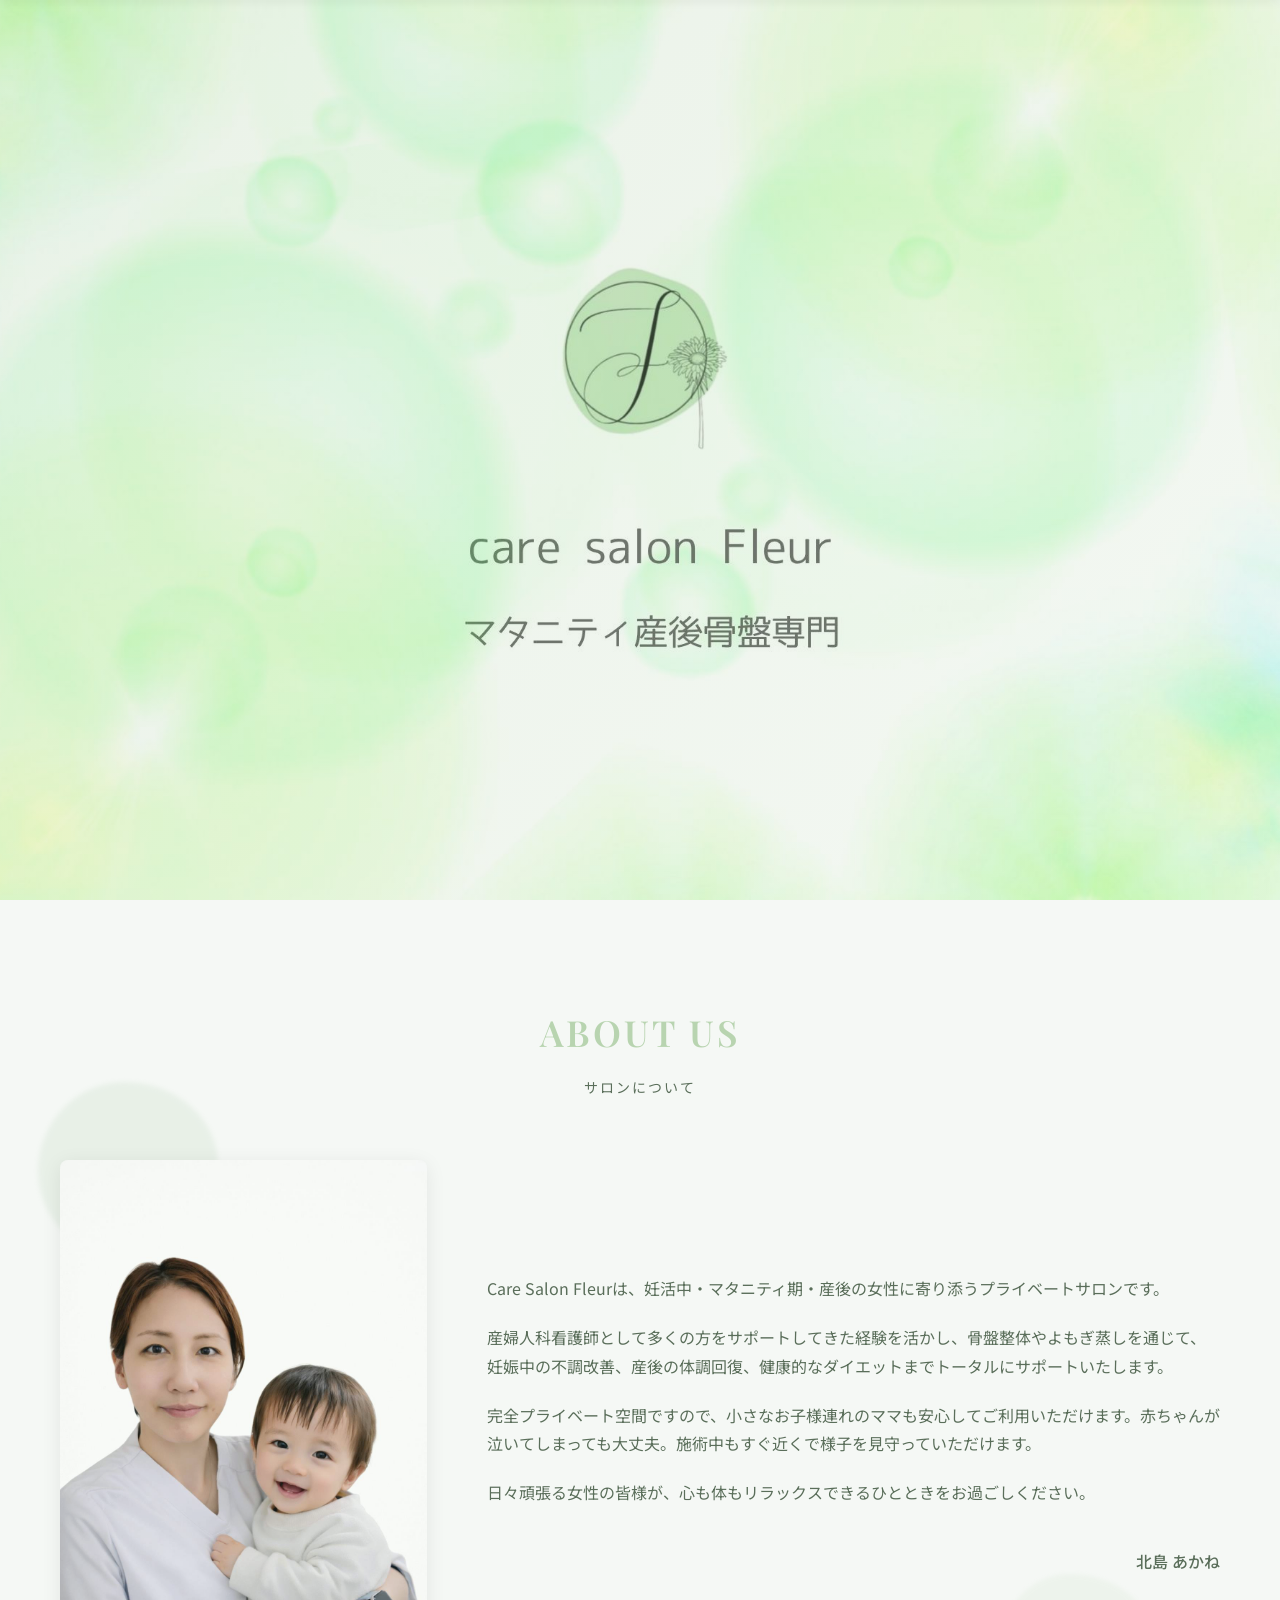
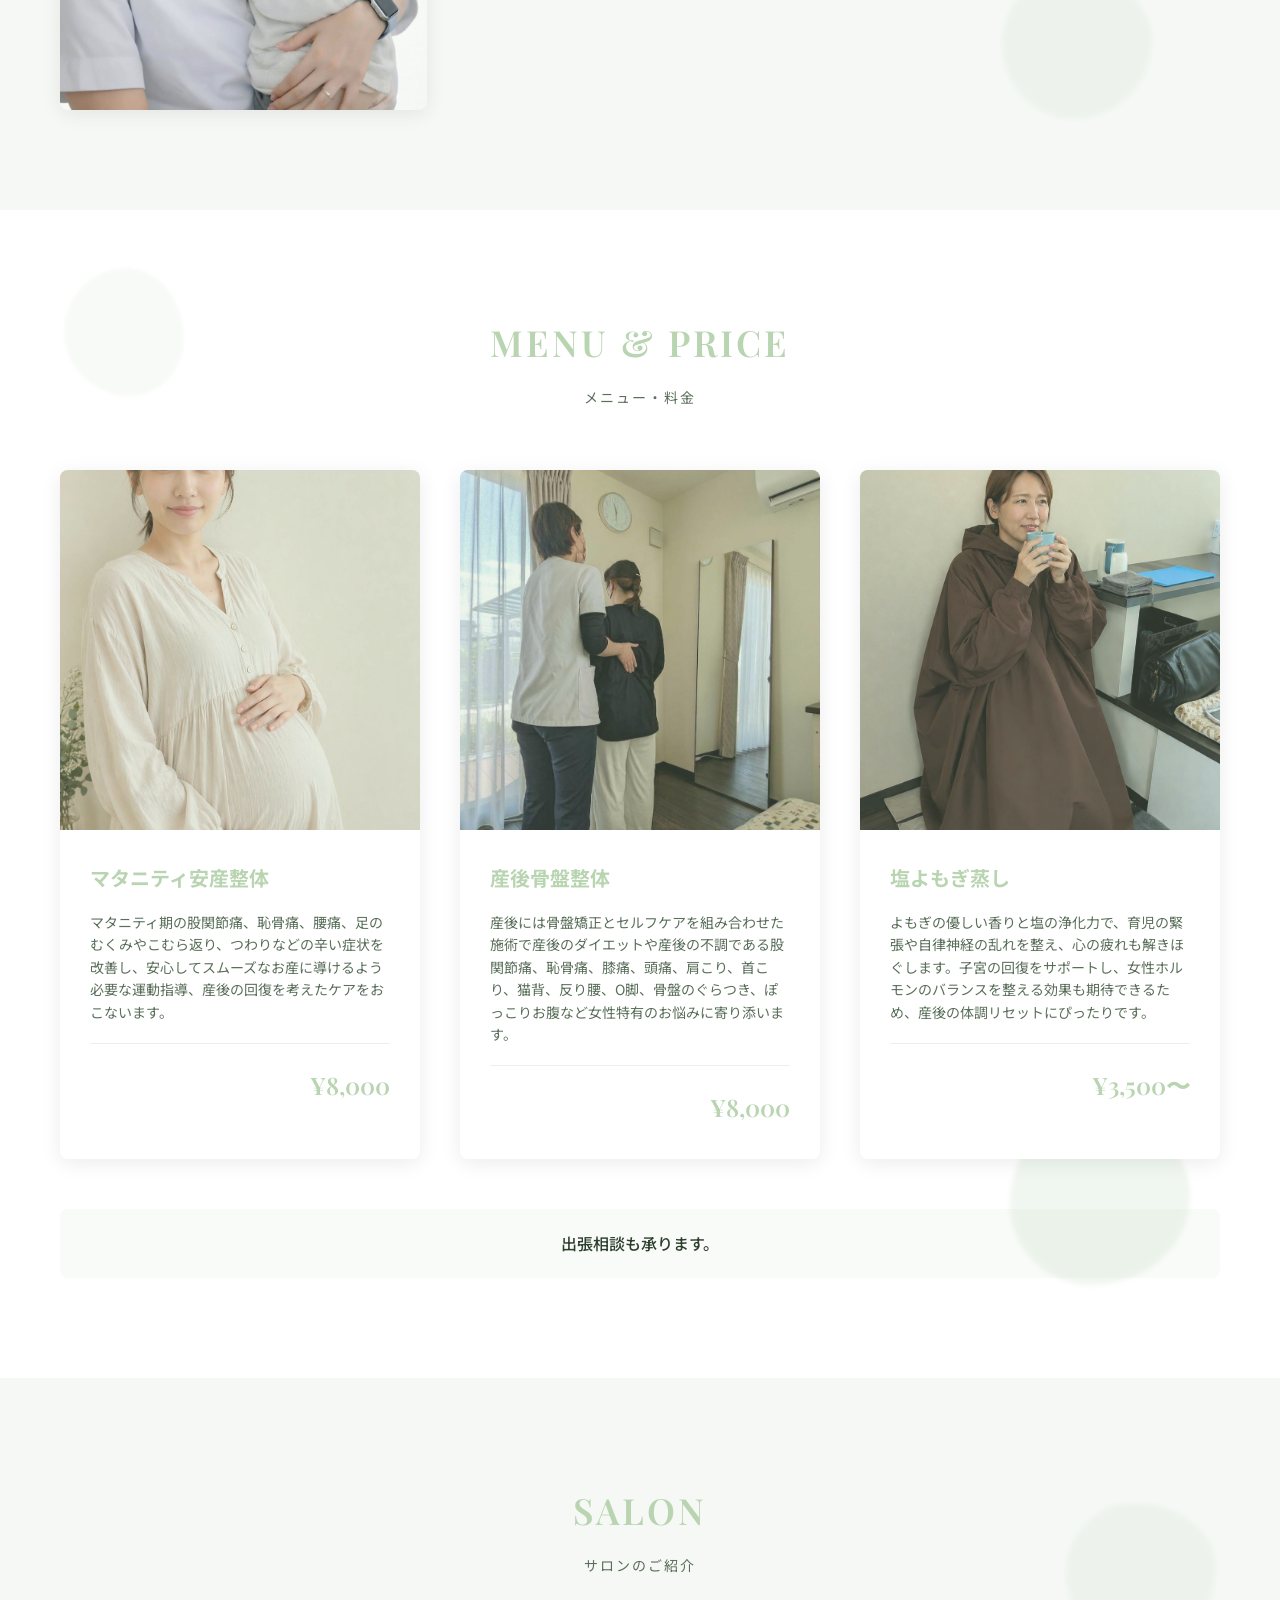
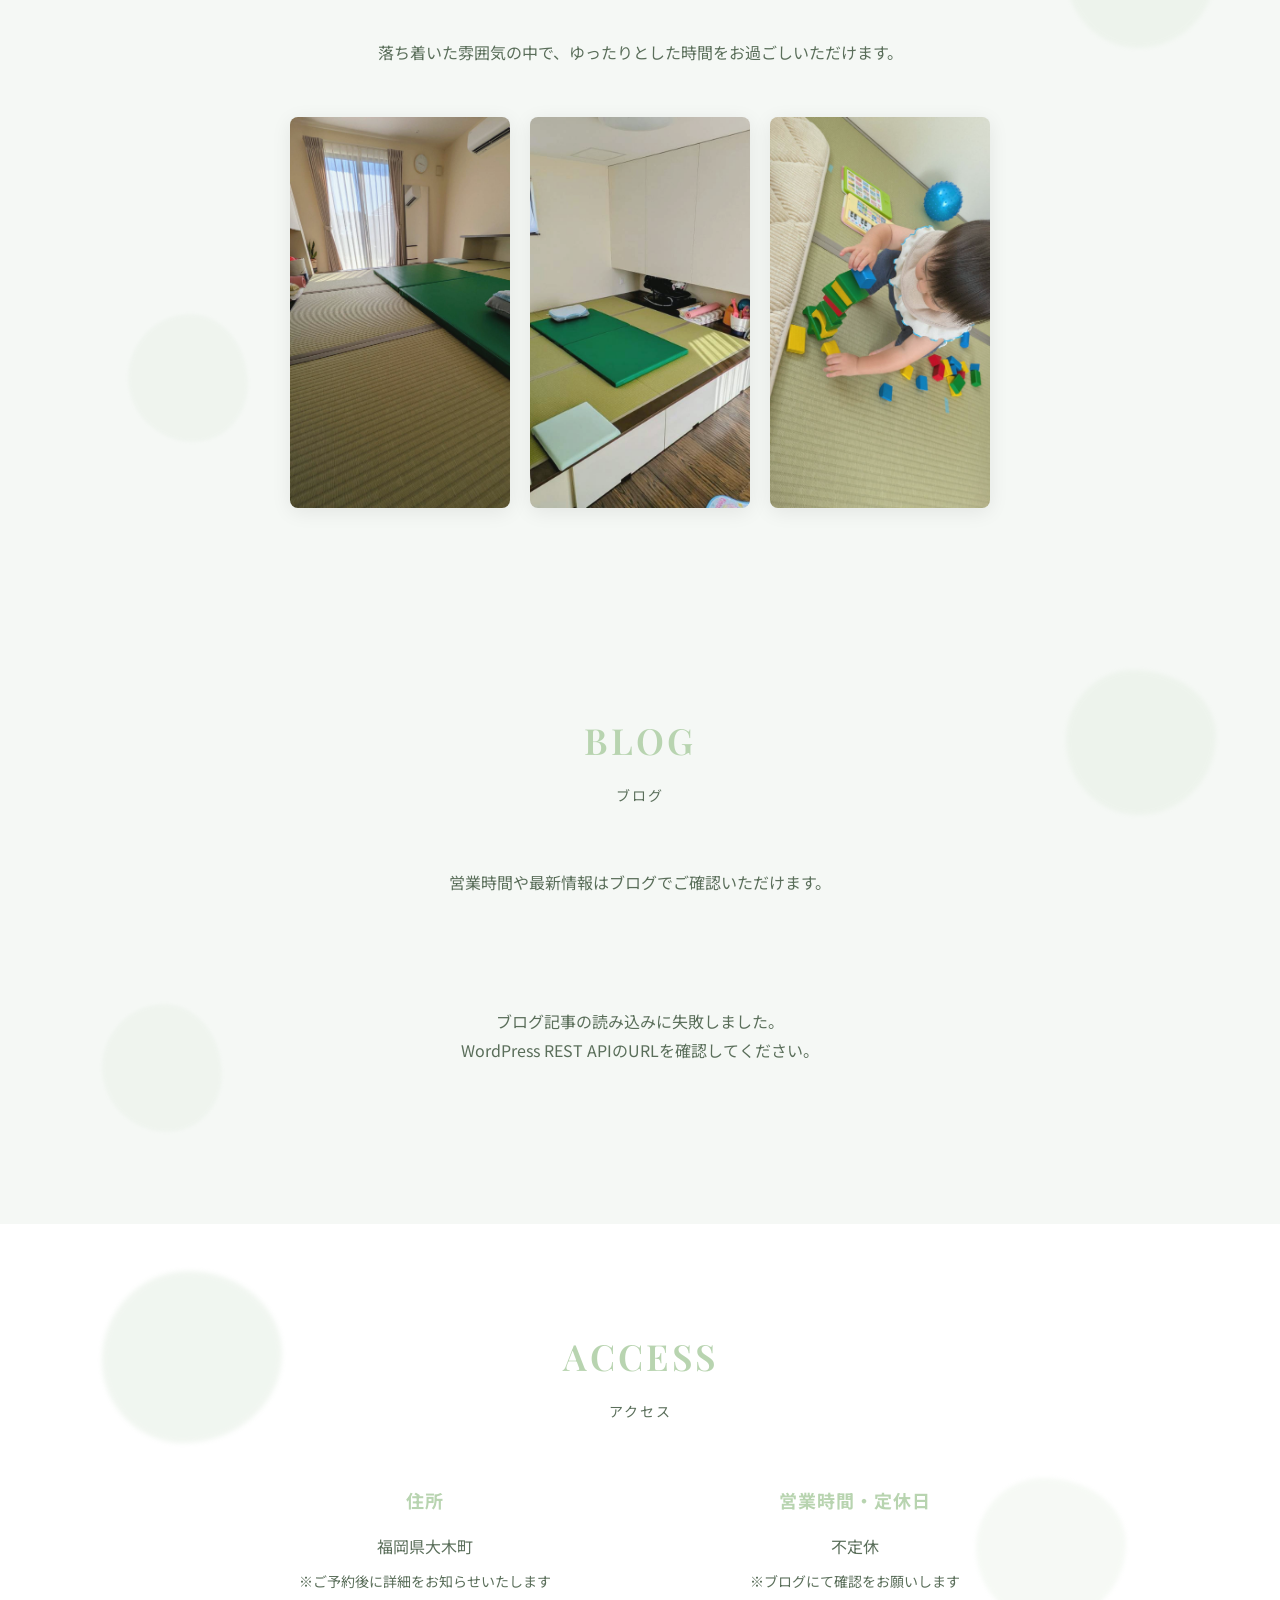
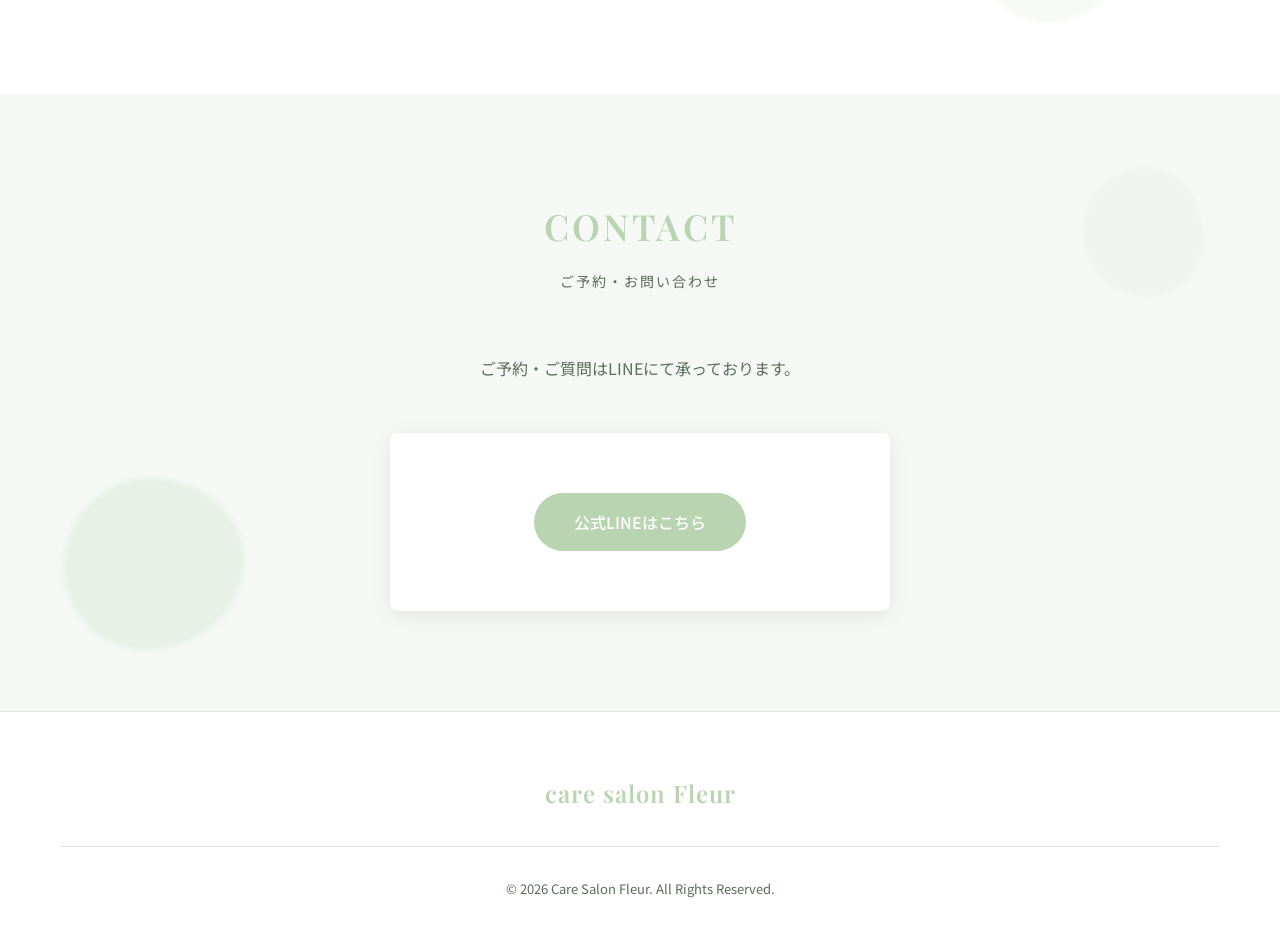
==== index.html @ e20ebaf5 "Initial commit Co-Authored-By: Claude Sonnet 4.5 <noreply@anthropic.com>" ====
<!DOCTYPE html>
<html lang="ja">
<head>
    <meta charset="UTF-8">
    <meta name="viewport" content="width=device-width, initial-scale=1.0">
    <meta name="description" content="福岡県大木町のマタニティ産後骨盤専門サロン。産婦人科看護師による骨盤整体とよもぎ蒸しで、妊活中・妊娠中・産後のお悩みをトータルサポート。お子様連れ歓迎の完全プライベート空間。">
    <meta name="keywords" content="マタニティ整体,産後骨盤矯正,よもぎ蒸し,福岡県大木町,妊活,産後ケア,骨盤整体,産婦人科看護師,子連れOK,プライベートサロン">
    <title>Care Salon Fleur（ケアサロン フルール）| 福岡県大木町 マタニティ産後骨盤専門サロン</title>

    <!-- ファビコン -->
    <link rel="icon" type="image/png" href="img/caresalonfleur.png">
    <link rel="apple-touch-icon" href="img/caresalonfleur.png">

    <!-- OGP設定 -->
    <meta property="og:type" content="website">
    <meta property="og:title" content="Care Salon Fleur（ケアサロン フルール）| 福岡県大木町 マタニティ産後骨盤専門サロン">
    <meta property="og:description" content="産婦人科看護師による骨盤整体とよもぎ蒸しで、妊活中・妊娠中・産後のお悩みをトータルサポート。お子様連れ歓迎の完全プライベート空間。">
    <meta property="og:url" content="https://caresalonfleur.net/">
    <meta property="og:site_name" content="Care Salon Fleur">
    <meta property="og:image" content="https://caresalonfleur.net/img/caresalonfleur_top.jpg">

    <!-- Twitter Card -->
    <meta name="twitter:card" content="summary_large_image">
    <meta name="twitter:title" content="Care Salon Fleur（ケアサロン フルール）| 福岡県大木町 マタニティ産後骨盤専門サロン">
    <meta name="twitter:description" content="産婦人科看護師による骨盤整体とよもぎ蒸しで、妊活中・妊娠中・産後のお悩みをトータルサポート。">
    <meta name="twitter:image" content="https://caresalonfleur.net/img/caresalonfleur_top.jpg">
    <link rel="stylesheet" href="css/style.css">
    <link rel="preconnect" href="https://fonts.googleapis.com">
    <link rel="preconnect" href="https://fonts.gstatic.com" crossorigin>
    <link href="https://fonts.googleapis.com/css2?family=Noto+Sans+JP:wght@300;400;500;700&family=Playfair+Display:wght@400;600&display=swap" rel="stylesheet">

    <!-- 構造化データ（JSON-LD） -->
    <script type="application/ld+json">
    {
      "@context": "https://schema.org",
      "@type": "HealthAndBeautyBusiness",
      "name": "Care Salon Fleur（ケアサロン フルール）",
      "image": "https://caresalonfleur.net/img/caresalonfleur_top.jpg",
      "url": "https://caresalonfleur.net/",
      "telephone": "",
      "address": {
        "@type": "PostalAddress",
        "addressLocality": "大木町",
        "addressRegion": "福岡県",
        "addressCountry": "JP"
      },
      "geo": {
        "@type": "GeoCoordinates",
        "latitude": "",
        "longitude": ""
      },
      "openingHoursSpecification": {
        "@type": "OpeningHoursSpecification",
        "dayOfWeek": [
          "Monday",
          "Tuesday",
          "Wednesday",
          "Thursday",
          "Friday",
          "Saturday",
          "Sunday"
        ],
        "opens": "",
        "closes": ""
      },
      "priceRange": "¥3,500 - ¥8,000",
      "description": "福岡県大木町のマタニティ産後骨盤専門サロン。産婦人科看護師による骨盤整体とよもぎ蒸しで、妊活中・妊娠中・産後のお悩みをトータルサポート。",
      "sameAs": [
        "https://www.instagram.com/care.salon_fleur",
        "https://lin.ee/3vWXQgh"
      ]
    }
    </script>
</head>
<body>
    <!-- ヘッダー -->
    <header class="header">
        <div class="header-container">
            <div class="logo">
                <img src="img/caresalonfleur.png" alt="Care Salon Fleur">
            </div>
            <nav class="nav" id="nav">
                <ul class="nav-list">
                    <li><a href="#home" class="nav-link">ホーム</a></li>
                    <li><a href="#about" class="nav-link">サロンについて</a></li>
                    <li><a href="#menu" class="nav-link">メニュー・料金</a></li>
                    <li><a href="#salon" class="nav-link">サロンのご紹介</a></li>
                    <li><a href="#blog" class="nav-link">ブログ</a></li>
                    <li><a href="#access" class="nav-link">アクセス</a></li>
                    <li><a href="#contact" class="nav-link">ご予約・お問い合わせ</a></li>
                </ul>
            </nav>
            <div class="header-sns">
                <a href="https://www.instagram.com/care.salon_fleur" target="_blank" rel="noopener noreferrer" class="header-sns-link">
                    <img src="img/Instagram_Glyph_Gradient-copy.png" alt="Instagram">
                </a>
                <a href="https://lin.ee/3vWXQgh" target="_blank" rel="noopener noreferrer" class="header-sns-link">
                    <img src="img/LINE_Brand_icon.png" alt="LINE">
                </a>
            </div>
            <button class="hamburger" id="hamburger">
                <span></span>
                <span></span>
                <span></span>
            </button>
        </div>
    </header>

    <!-- メインビジュアル -->
    <section class="hero" id="home">
        <div class="hero-image">
            <img src="img/caresalonfleur_top.jpg" alt="Care Salon Fleur">
        </div>
    </section>

    <!-- About Section -->
    <section class="about" id="about">
        <div class="handdrawn-circle handdrawn-circle-3" style="top: 20%; left: 3%;"></div>
        <div class="handdrawn-circle handdrawn-circle-1" style="bottom: 10%; right: 10%;"></div>
        <div class="container">
            <div class="section-header">
                <h2 class="section-title">ABOUT US</h2>
                <p class="section-subtitle">サロンについて</p>
            </div>
            <div class="about-content">
                <div class="about-image">
                    <img src="img/57971.jpg" alt="サロンについて">
                </div>
                <div class="about-text">
                    <p>Care Salon Fleurは、妊活中・マタニティ期・産後の女性に寄り添うプライベートサロンです。</p>
                    <p>産婦人科看護師として多くの方をサポートしてきた経験を活かし、骨盤整体やよもぎ蒸しを通じて、妊娠中の不調改善、産後の体調回復、健康的なダイエットまでトータルにサポートいたします。</p>
                    <p>完全プライベート空間ですので、小さなお子様連れのママも安心してご利用いただけます。赤ちゃんが泣いてしまっても大丈夫。施術中もすぐ近くで様子を見守っていただけます。</p>
                    <p>日々頑張る女性の皆様が、心も体もリラックスできるひとときをお過ごしください。</p>
                    <p class="about-signature">北島 あかね</p>
                </div>
            </div>
        </div>
    </section>

    <!-- Menu Section -->
    <section class="menu" id="menu">
        <div class="handdrawn-circle handdrawn-circle-2" style="top: 5%; left: 5%;"></div>
        <div class="handdrawn-circle handdrawn-circle-3" style="bottom: 8%; right: 7%;"></div>
        <div class="handdrawn-circle handdrawn-circle-1" style="top: 50%; left: 50%; transform: translate(-50%, -50%);"></div>
        <div class="container">
            <div class="section-header">
                <h2 class="section-title">MENU & PRICE</h2>
                <p class="section-subtitle">メニュー・料金</p>
            </div>
            <div class="menu-grid">
                <div class="menu-card">
                    <div class="menu-card-image">
                        <img src="img/57978.jpg" alt="マタニティ安産整体">
                    </div>
                    <div class="menu-card-content">
                        <h3>マタニティ安産整体</h3>
                        <p>マタニティ期の股関節痛、恥骨痛、腰痛、足のむくみやこむら返り、つわりなどの辛い症状を改善し、安心してスムーズなお産に導けるよう必要な運動指導、産後の回復を考えたケアをおこないます。</p>
                        <div class="menu-price">
                            <span class="price">¥8,000</span>
                        </div>
                    </div>
                </div>
                <div class="menu-card">
                    <div class="menu-card-image">
                        <img src="img/57991_0.jpg" alt="産後骨盤整体">
                    </div>
                    <div class="menu-card-content">
                        <h3>産後骨盤整体</h3>
                        <p>産後には骨盤矯正とセルフケアを組み合わせた施術で産後のダイエットや産後の不調である股関節痛、恥骨痛、膝痛、頭痛、肩こり、首こり、猫背、反り腰、O脚、骨盤のぐらつき、ぽっこりお腹など女性特有のお悩みに寄り添います。</p>
                        <div class="menu-price">
                            <span class="price">¥8,000</span>
                        </div>
                    </div>
                </div>
                <div class="menu-card">
                    <div class="menu-card-image">
                        <img src="img/57993_0.jpg" alt="塩よもぎ蒸し">
                    </div>
                    <div class="menu-card-content">
                        <h3>塩よもぎ蒸し</h3>
                        <p>よもぎの優しい香りと塩の浄化力で、育児の緊張や自律神経の乱れを整え、心の疲れも解きほぐします。子宮の回復をサポートし、女性ホルモンのバランスを整える効果も期待できるため、産後の体調リセットにぴったりです。</p>
                        <div class="menu-price">
                            <span class="price">¥3,500〜</span>
                        </div>
                    </div>
                </div>
            </div>
            <p class="menu-note">出張相談も承ります。</p>
        </div>
    </section>

    <!-- Salon Section -->
    <section class="salon" id="salon">
        <div class="handdrawn-circle handdrawn-circle-1" style="top: 15%; right: 5%;"></div>
        <div class="handdrawn-circle handdrawn-circle-2" style="bottom: 20%; left: 10%;"></div>
        <div class="container">
            <div class="section-header">
                <h2 class="section-title">SALON</h2>
                <p class="section-subtitle">サロンのご紹介</p>
            </div>
            <div class="salon-content">
                <p class="salon-intro">落ち着いた雰囲気の中で、ゆったりとした時間をお過ごしいただけます。</p>
                <div class="salon-gallery">
                    <div class="gallery-item">
                        <img src="img/57972.jpg" alt="サロン内観1">
                    </div>
                    <div class="gallery-item">
                        <img src="img/57973.jpg" alt="サロン内観2">
                    </div>
                    <div class="gallery-item">
                        <img src="img/57992_0.jpg" alt="サロン内観3">
                    </div>
                </div>
            </div>
        </div>
    </section>

    <!-- Blog Section -->
    <section class="blog" id="blog">
        <div class="handdrawn-circle handdrawn-circle-1" style="top: 10%; right: 5%;"></div>
        <div class="handdrawn-circle handdrawn-circle-2" style="bottom: 15%; left: 8%;"></div>
        <div class="container">
            <div class="section-header">
                <h2 class="section-title">BLOG</h2>
                <p class="section-subtitle">ブログ</p>
            </div>
            <div class="blog-content">
                <p class="blog-intro">営業時間や最新情報はブログでご確認いただけます。</p>
                <div id="blog-posts" class="blog-posts">
                    <p class="blog-loading">記事を読み込み中...</p>
                </div>
            </div>
        </div>
    </section>

    <!-- Access Section -->
    <section class="access" id="access">
        <div class="handdrawn-circle handdrawn-circle-3" style="top: 10%; left: 8%;"></div>
        <div class="handdrawn-circle handdrawn-circle-1" style="bottom: 15%; right: 12%;"></div>
        <div class="container">
            <div class="section-header">
                <h2 class="section-title">ACCESS</h2>
                <p class="section-subtitle">アクセス</p>
            </div>
            <div class="access-content">
                <div class="access-info">
                    <div class="info-item">
                        <h3>住所</h3>
                        <p>福岡県大木町</p>
                        <p class="note">※ご予約後に詳細をお知らせいたします</p>
                    </div>
                                        <div class="info-item">
                        <h3>営業時間・定休日</h3>
                        <p>不定休</p>
                        <p class="note">※ブログにて確認をお願いします</p>
                    </div>
                </div>
            </div>
        </div>
    </section>

    <!-- Contact Section -->
    <section class="contact" id="contact">
        <div class="handdrawn-circle handdrawn-circle-2" style="top: 12%; right: 6%;"></div>
        <div class="handdrawn-circle handdrawn-circle-3" style="bottom: 10%; left: 5%;"></div>
        <div class="container">
            <div class="section-header">
                <h2 class="section-title">CONTACT</h2>
                <p class="section-subtitle">ご予約・お問い合わせ</p>
            </div>
            <div class="contact-content">
                <p class="contact-intro">ご予約・ご質問はLINEにて承っております。</p>
                <div class="contact-methods">
                    <div class="contact-method contact-method-center">
                        <a href="https://lin.ee/3vWXQgh" class="line-button" target="_blank" rel="noopener noreferrer">公式LINEはこちら</a>
                    </div>
                </div>
            </div>
        </div>
    </section>

    <!-- Footer -->
    <footer class="footer">
        <div class="container">
            <div class="footer-content">
                <p class="footer-name">care salon Fleur</p>
            </div>
            <div class="footer-copyright">
                <p>&copy; 2026 Care Salon Fleur. All Rights Reserved.</p>
            </div>
        </div>
    </footer>

    <script src="js/script.js"></script>
</body>
</html>
---- css/style.css ----
/* ==========================================
   Reset & Base Styles
   ========================================== */
* {
    margin: 0;
    padding: 0;
    box-sizing: border-box;
}

html {
    scroll-behavior: smooth;
}

body {
    font-family: 'Noto Sans JP', sans-serif;
    font-size: 16px;
    line-height: 1.8;
    color: #333;
    background-color: #fff;
    overflow-x: hidden;
    position: relative;
}

/* ==========================================
   手書き風の丸（装飾）
   ========================================== */
.handdrawn-circle {
    position: absolute;
    opacity: 0.12;
    pointer-events: none;
    z-index: 0;
}

.handdrawn-circle-1 {
    width: 150px;
    height: 145px;
    background-color: var(--primary-color);
    border-radius: 45% 55% 52% 48% / 48% 45% 55% 52%;
    filter: blur(2px);
}

.handdrawn-circle-2 {
    width: 120px;
    height: 128px;
    background-color: var(--secondary-color);
    border-radius: 52% 48% 45% 55% / 50% 55% 45% 50%;
    filter: blur(1.5px);
}

.handdrawn-circle-3 {
    width: 180px;
    height: 172px;
    background-color: var(--accent-color);
    border-radius: 48% 52% 55% 45% / 52% 48% 52% 48%;
    filter: blur(2.5px);
}

img {
    max-width: 100%;
    height: auto;
    display: block;
}

a {
    text-decoration: none;
    color: inherit;
    transition: all 0.3s ease;
}

ul {
    list-style: none;
}

/* ==========================================
   Color Variables
   ========================================== */
:root {
    --primary-color: #b8d4b0;
    --secondary-color: #c8dcc4;
    --accent-color: #8db88a;
    --text-dark: #2d3e2d;
    --text-light: #5a6e5a;
    --bg-light: #f5f8f5;
    --white: #fff;
}

/* ==========================================
   Container
   ========================================== */
.container {
    max-width: 1200px;
    margin: 0 auto;
    padding: 0 20px;
}

/* ==========================================
   Header
   ========================================== */
.header {
    position: fixed;
    top: 0;
    left: 0;
    width: 100%;
    background-color: #ffffff;
    z-index: 1000;
    box-shadow: 0 2px 10px rgba(0, 0, 0, 0.05);
    transform: translateY(-100%);
    transition: transform 0.3s ease;
}

.header.header-visible {
    transform: translateY(0);
}

.header-container {
    max-width: 1200px;
    margin: 0 auto;
    padding: 20px 40px;
    display: flex;
    justify-content: space-between;
    align-items: center;
}

.logo img {
    height: 60px;
    width: auto;
    display: block;
}

.nav-list {
    display: flex;
    gap: 40px;
}

.nav-link {
    font-size: 13px;
    letter-spacing: 1.5px;
    color: var(--text-dark);
    text-transform: uppercase;
    font-weight: 400;
    position: relative;
}

.nav-link::after {
    content: '';
    position: absolute;
    bottom: -5px;
    left: 0;
    width: 0;
    height: 2px;
    background-color: var(--primary-color);
    transition: width 0.3s ease;
}

.nav-link:hover::after,
.nav-link.active::after {
    width: 100%;
}

.nav-link.active {
    color: var(--primary-color);
}

.header-sns {
    display: none;
    gap: 15px;
    align-items: center;
}

.header-sns-link {
    display: flex;
    align-items: center;
    justify-content: center;
    transition: opacity 0.3s ease;
}

.header-sns-link:hover {
    opacity: 0.7;
}

.header-sns-link img {
    width: 28px;
    height: 28px;
    display: block;
}

.hamburger {
    display: none;
    flex-direction: column;
    gap: 6px;
    background: none;
    border: none;
    cursor: pointer;
    padding: 8px;
}

.hamburger span {
    width: 30px;
    height: 2px;
    background-color: var(--primary-color);
    transition: all 0.3s ease;
}

/* ==========================================
   Hero Section
   ========================================== */
.hero {
    position: relative;
    height: 100vh;
    display: flex;
    align-items: center;
    justify-content: center;
    overflow: hidden;
}

.hero-image {
    position: absolute;
    top: 0;
    left: 0;
    width: 100%;
    height: 100%;
    z-index: -1;
}

.hero-image img {
    width: 100%;
    height: 100%;
    object-fit: cover;
    object-position: center;
}

.hero-image::after {
    content: '';
    position: absolute;
    top: 0;
    left: 0;
    width: 100%;
    height: 100%;
    background: linear-gradient(135deg, rgba(184, 212, 176, 0.3) 0%, rgba(200, 220, 196, 0.2) 100%);
    z-index: 1;
}

.hero-content {
    text-align: center;
    z-index: 2;
    color: var(--text-dark);
}

.hero-title {
    font-family: 'Playfair Display', serif;
    font-size: 48px;
    font-weight: 600;
    line-height: 1.4;
    margin-bottom: 20px;
    letter-spacing: 2px;
}

.hero-subtitle {
    font-size: 16px;
    letter-spacing: 3px;
    color: var(--text-light);
    font-weight: 300;
}

/* ==========================================
   Section Common Styles
   ========================================== */
section {
    padding: 100px 0;
}

.section-header {
    text-align: center;
    margin-bottom: 60px;
}

.section-title {
    font-family: 'Playfair Display', serif;
    font-size: 36px;
    font-weight: 600;
    color: var(--primary-color);
    letter-spacing: 3px;
    margin-bottom: 10px;
}

.section-subtitle {
    font-size: 14px;
    letter-spacing: 2px;
    color: var(--text-light);
}

/* ==========================================
   About Section
   ========================================== */
.about {
    background-color: var(--bg-light);
    position: relative;
}

.about-content {
    display: grid;
    grid-template-columns: 1fr 2fr;
    gap: 60px;
    align-items: center;
}

.about-image {
    border-radius: 8px;
    overflow: hidden;
    box-shadow: 0 4px 20px rgba(0, 0, 0, 0.08);
    position: relative;
}

.about-image::after {
    content: '';
    position: absolute;
    top: 0;
    left: 0;
    width: 100%;
    height: 100%;
    background-color: rgba(184, 212, 176, 0.08);
    pointer-events: none;
}

.about-image img {
    width: 100%;
    height: auto;
    display: block;
}

.about-text h3 {
    font-size: 24px;
    line-height: 1.6;
    margin-bottom: 30px;
    color: var(--text-dark);
}

.about-text p {
    margin-bottom: 20px;
    color: var(--text-light);
}

.about-signature {
    text-align: right;
    margin-top: 40px;
    margin-bottom: 0;
    font-size: 16px;
    color: var(--text-dark);
    font-weight: 500;
}

.feature-list {
    margin-top: 30px;
}

.feature-list li {
    padding: 12px 0;
    padding-left: 30px;
    position: relative;
    color: var(--text-light);
}

.feature-list li::before {
    content: '✓';
    position: absolute;
    left: 0;
    color: var(--primary-color);
    font-weight: bold;
}

/* ==========================================
   Menu Section
   ========================================== */
.menu {
    position: relative;
}

.menu-grid {
    display: grid;
    grid-template-columns: repeat(3, 1fr);
    gap: 40px;
}

.menu-card {
    background-color: var(--white);
    border-radius: 8px;
    overflow: hidden;
    box-shadow: 0 4px 20px rgba(0, 0, 0, 0.08);
    transition: transform 0.3s ease, box-shadow 0.3s ease;
}

.menu-card:hover {
    transform: translateY(-10px);
    box-shadow: 0 8px 30px rgba(0, 0, 0, 0.12);
}

.menu-card-image {
    position: relative;
    overflow: hidden;
    width: 100%;
    padding-bottom: 100%;
}

.menu-card-image::after {
    content: '';
    position: absolute;
    top: 0;
    left: 0;
    width: 100%;
    height: 100%;
    background-color: rgba(184, 212, 176, 0.25);
    pointer-events: none;
    z-index: 1;
}

.menu-card-image img {
    position: absolute;
    top: 0;
    left: 0;
    width: 100%;
    height: 100%;
    object-fit: cover;
    display: block;
}

.menu-card-content {
    padding: 30px;
}

.menu-card h3 {
    font-size: 20px;
    margin-bottom: 15px;
    color: var(--primary-color);
}

.menu-card p {
    color: var(--text-light);
    font-size: 14px;
    line-height: 1.6;
    margin-bottom: 20px;
}

.menu-price {
    display: flex;
    justify-content: flex-end;
    align-items: center;
    padding-top: 20px;
    border-top: 1px solid #eee;
}

.menu-price .time {
    color: var(--text-light);
    font-size: 14px;
}

.menu-price .price {
    font-family: 'Playfair Display', serif;
    font-size: 24px;
    font-weight: 600;
    color: var(--primary-color);
}

.menu-note {
    text-align: center;
    font-size: 16px;
    color: var(--text-dark);
    margin-top: 50px;
    padding: 20px;
    background-color: rgba(184, 212, 176, 0.1);
    border-radius: 8px;
    font-weight: 500;
}

/* ==========================================
   Salon Section
   ========================================== */
.salon {
    background-color: var(--bg-light);
    position: relative;
}

.salon-intro {
    text-align: center;
    font-size: 16px;
    color: var(--text-light);
    margin-bottom: 50px;
}

.salon-gallery {
    display: grid;
    grid-template-columns: repeat(3, 1fr);
    gap: 20px;
    max-width: 700px;
    margin: 0 auto;
}

.gallery-item {
    border-radius: 8px;
    overflow: hidden;
    box-shadow: 0 4px 20px rgba(0, 0, 0, 0.08);
    transition: transform 0.3s ease, box-shadow 0.3s ease;
    position: relative;
}

.gallery-item::after {
    content: '';
    position: absolute;
    top: 0;
    left: 0;
    width: 100%;
    height: 100%;
    background-color: rgba(184, 212, 176, 0.08);
    pointer-events: none;
    transition: background-color 0.3s ease;
}

.gallery-item:hover {
    transform: translateY(-5px);
    box-shadow: 0 8px 30px rgba(0, 0, 0, 0.12);
}

.gallery-item:hover::after {
    background-color: rgba(184, 212, 176, 0.05);
}

.gallery-item img {
    width: 100%;
    height: 100%;
    object-fit: cover;
    display: block;
}

/* ==========================================
   Blog Section
   ========================================== */
.blog {
    background-color: var(--bg-light);
    position: relative;
}

.blog-intro {
    text-align: center;
    font-size: 16px;
    color: var(--text-light);
    margin-bottom: 50px;
}

.blog-posts {
    max-width: 800px;
    margin: 0 auto;
}

.blog-loading,
.blog-error {
    text-align: center;
    padding: 60px 20px;
    color: var(--text-light);
    font-size: 16px;
}

.blog-post-list {
    list-style: none;
    padding: 0;
    margin: 0;
}

.blog-post-item {
    border-bottom: 1px solid rgba(184, 212, 176, 0.2);
}

.blog-post-item:last-child {
    border-bottom: none;
}

.blog-post-link {
    display: flex;
    align-items: baseline;
    gap: 20px;
    padding: 20px 0;
    text-decoration: none;
    color: var(--text-dark);
    transition: all 0.3s ease;
}

.blog-post-link:hover {
    color: var(--primary-color);
    padding-left: 10px;
}

.blog-post-date {
    font-size: 14px;
    color: var(--text-light);
    min-width: 100px;
    flex-shrink: 0;
}

.blog-post-title {
    font-size: 16px;
    line-height: 1.6;
    color: inherit;
    font-weight: 400;
}

/* ==========================================
   Access Section
   ========================================== */
.access {
    position: relative;
}

.access-content {
    max-width: 800px;
    margin: 0 auto;
}

.access-info {
    display: grid;
    grid-template-columns: repeat(2, 1fr);
    gap: 60px;
}

.info-item {
    text-align: center;
}

.info-item h3 {
    font-size: 18px;
    color: var(--primary-color);
    margin-bottom: 15px;
    letter-spacing: 1px;
}

.info-item p {
    color: var(--text-light);
    line-height: 1.8;
}

.info-item .note {
    font-size: 14px;
    margin-top: 8px;
}

/* ==========================================
   Contact Section
   ========================================== */
.contact {
    background-color: var(--bg-light);
    position: relative;
}

.contact-intro {
    text-align: center;
    font-size: 16px;
    color: var(--text-light);
    margin-bottom: 50px;
}

.contact-methods {
    display: flex;
    justify-content: center;
    gap: 60px;
    max-width: 900px;
    margin: 0 auto;
}

.contact-method {
    text-align: center;
    padding: 40px;
    background-color: var(--white);
    border-radius: 8px;
    box-shadow: 0 4px 20px rgba(0, 0, 0, 0.08);
}

.contact-method-center {
    max-width: 500px;
    width: 100%;
}

.contact-method h3 {
    font-size: 18px;
    color: var(--primary-color);
    margin-bottom: 20px;
}

.phone-number {
    font-family: 'Playfair Display', serif;
    font-size: 32px;
    font-weight: 600;
    color: var(--primary-color);
    margin: 20px 0;
    letter-spacing: 2px;
}

.line-button {
    display: inline-block;
    padding: 15px 40px;
    background-color: var(--primary-color);
    color: var(--white);
    border-radius: 50px;
    font-size: 16px;
    font-weight: 500;
    margin: 20px 0;
    transition: all 0.3s ease;
}

.line-button:hover {
    background-color: var(--accent-color);
    transform: translateY(-3px);
    box-shadow: 0 8px 20px rgba(184, 212, 176, 0.4);
}

.contact-note {
    font-size: 14px;
    color: var(--text-light);
    margin-top: 15px;
}

/* ==========================================
   Footer
   ========================================== */
.footer {
    background-color: #ffffff;
    color: var(--text-dark);
    padding: 60px 0 30px;
    border-top: 1px solid #e5e5e5;
}

.footer-content {
    text-align: center;
    margin-bottom: 30px;
}

.footer-name {
    font-family: 'Playfair Display', serif;
    font-size: 24px;
    font-weight: 600;
    color: var(--primary-color);
    letter-spacing: 1px;
}

.footer-copyright {
    text-align: center;
    padding-top: 30px;
    border-top: 1px solid #e5e5e5;
}

.footer-copyright p {
    font-size: 13px;
    color: var(--text-light);
}

/* ==========================================
   Placeholder Images (仮の画像表示)
   ========================================== */
.placeholder-image {
    width: 100%;
    height: 100%;
    background: linear-gradient(135deg, var(--secondary-color) 0%, var(--primary-color) 100%);
    display: flex;
    align-items: center;
    justify-content: center;
    color: var(--white);
    font-size: 18px;
    letter-spacing: 2px;
    font-weight: 300;
}

.menu-card-image .placeholder-image,
.gallery-item .placeholder-image {
    min-height: 250px;
}

.about-image .placeholder-image {
    min-height: 400px;
    border-radius: 8px;
}

/* ==========================================
   Responsive Design
   ========================================== */
@media (max-width: 1024px) {
    .nav-list {
        gap: 30px;
    }

    .about-content {
        gap: 40px;
    }

    .menu-grid {
        grid-template-columns: repeat(2, 1fr);
    }

    .salon-gallery {
        max-width: 600px;
    }
}

@media (max-width: 768px) {
    .header-container {
        padding: 15px 20px;
    }

    .logo img {
        height: 50px;
    }

    .nav {
        position: fixed;
        top: 70px;
        left: -100%;
        width: 100%;
        background-color: #ffffff;
        padding: 40px 20px;
        transition: left 0.3s ease;
        box-shadow: 0 4px 20px rgba(0, 0, 0, 0.1);
    }

    .nav.active {
        left: 0;
    }

    .nav-list {
        flex-direction: column;
        gap: 20px;
        text-align: center;
    }

    .header-sns {
        display: flex;
        margin-left: auto;
        margin-right: 20px;
    }

    .header-sns-link img {
        width: 24px;
        height: 24px;
    }

    .hamburger {
        display: flex;
    }

    .hamburger.active span:nth-child(1) {
        transform: rotate(45deg) translate(8px, 8px);
    }

    .hamburger.active span:nth-child(2) {
        opacity: 0;
    }

    .hamburger.active span:nth-child(3) {
        transform: rotate(-45deg) translate(8px, -8px);
    }

    .hero {
        height: 80vh;
    }

    .hero-title {
        font-size: 32px;
    }

    .hero-subtitle {
        font-size: 14px;
    }

    section {
        padding: 60px 0;
    }

    .section-title {
        font-size: 28px;
    }

    .about-content {
        grid-template-columns: 1fr;
        gap: 40px;
    }

    .about-image {
        order: 2;
        max-width: 250px;
        margin: 0 auto;
    }

    .about-text {
        order: 1;
    }

    .access-info {
        grid-template-columns: 1fr;
        gap: 40px;
    }

    .contact-methods {
        flex-direction: column;
        align-items: center;
    }

    .menu-grid {
        grid-template-columns: 1fr;
    }

    .blog-post-link {
        flex-direction: column;
        align-items: flex-start;
        gap: 5px;
    }

    .blog-post-date {
        min-width: auto;
        font-size: 13px;
    }

    .blog-post-title {
        font-size: 15px;
    }

    .salon-gallery {
        grid-template-columns: repeat(2, 1fr);
        max-width: 350px;
        gap: 15px;
    }

    .salon-gallery .gallery-item:nth-child(2) {
        grid-column: 1 / -1;
        order: 3;
    }

    .salon-gallery .gallery-item:nth-child(1) {
        order: 1;
    }

    .salon-gallery .gallery-item:nth-child(3) {
        order: 2;
    }

    .phone-number {
        font-size: 28px;
    }

    /* モバイルでは装飾要素を小さくする */
    .handdrawn-circle {
        opacity: 0.08;
        transform: scale(0.7);
    }
}

@media (max-width: 480px) {
    .hero-title {
        font-size: 26px;
    }

    .section-title {
        font-size: 24px;
    }

    .about-text h3 {
        font-size: 20px;
    }

    .menu-card-content {
        padding: 20px;
    }

    .contact-method {
        padding: 30px 20px;
    }

    .about-image {
        max-width: 220px;
    }

    .salon-gallery {
        max-width: 300px;
    }

    /* さらに小さい画面では装飾要素をさらに控えめに */
    .handdrawn-circle {
        opacity: 0.05;
        transform: scale(0.5);
    }
}
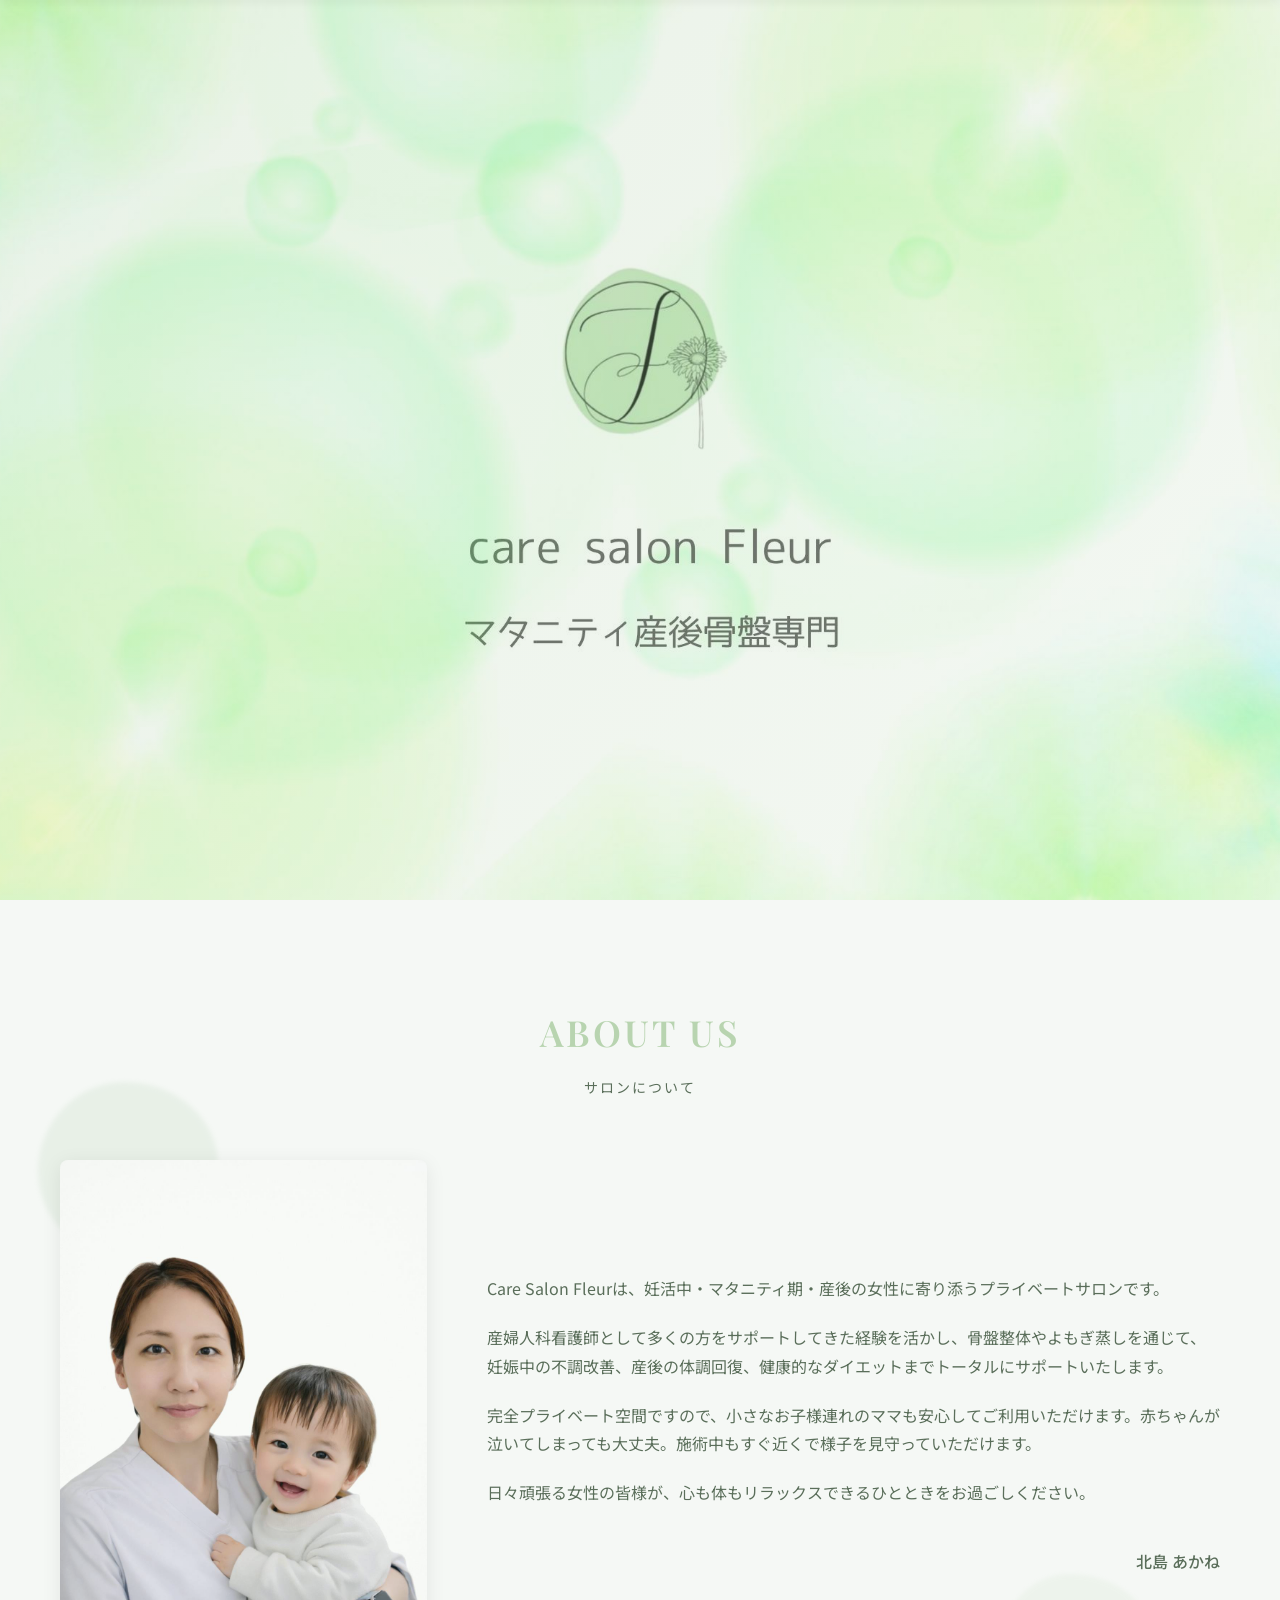
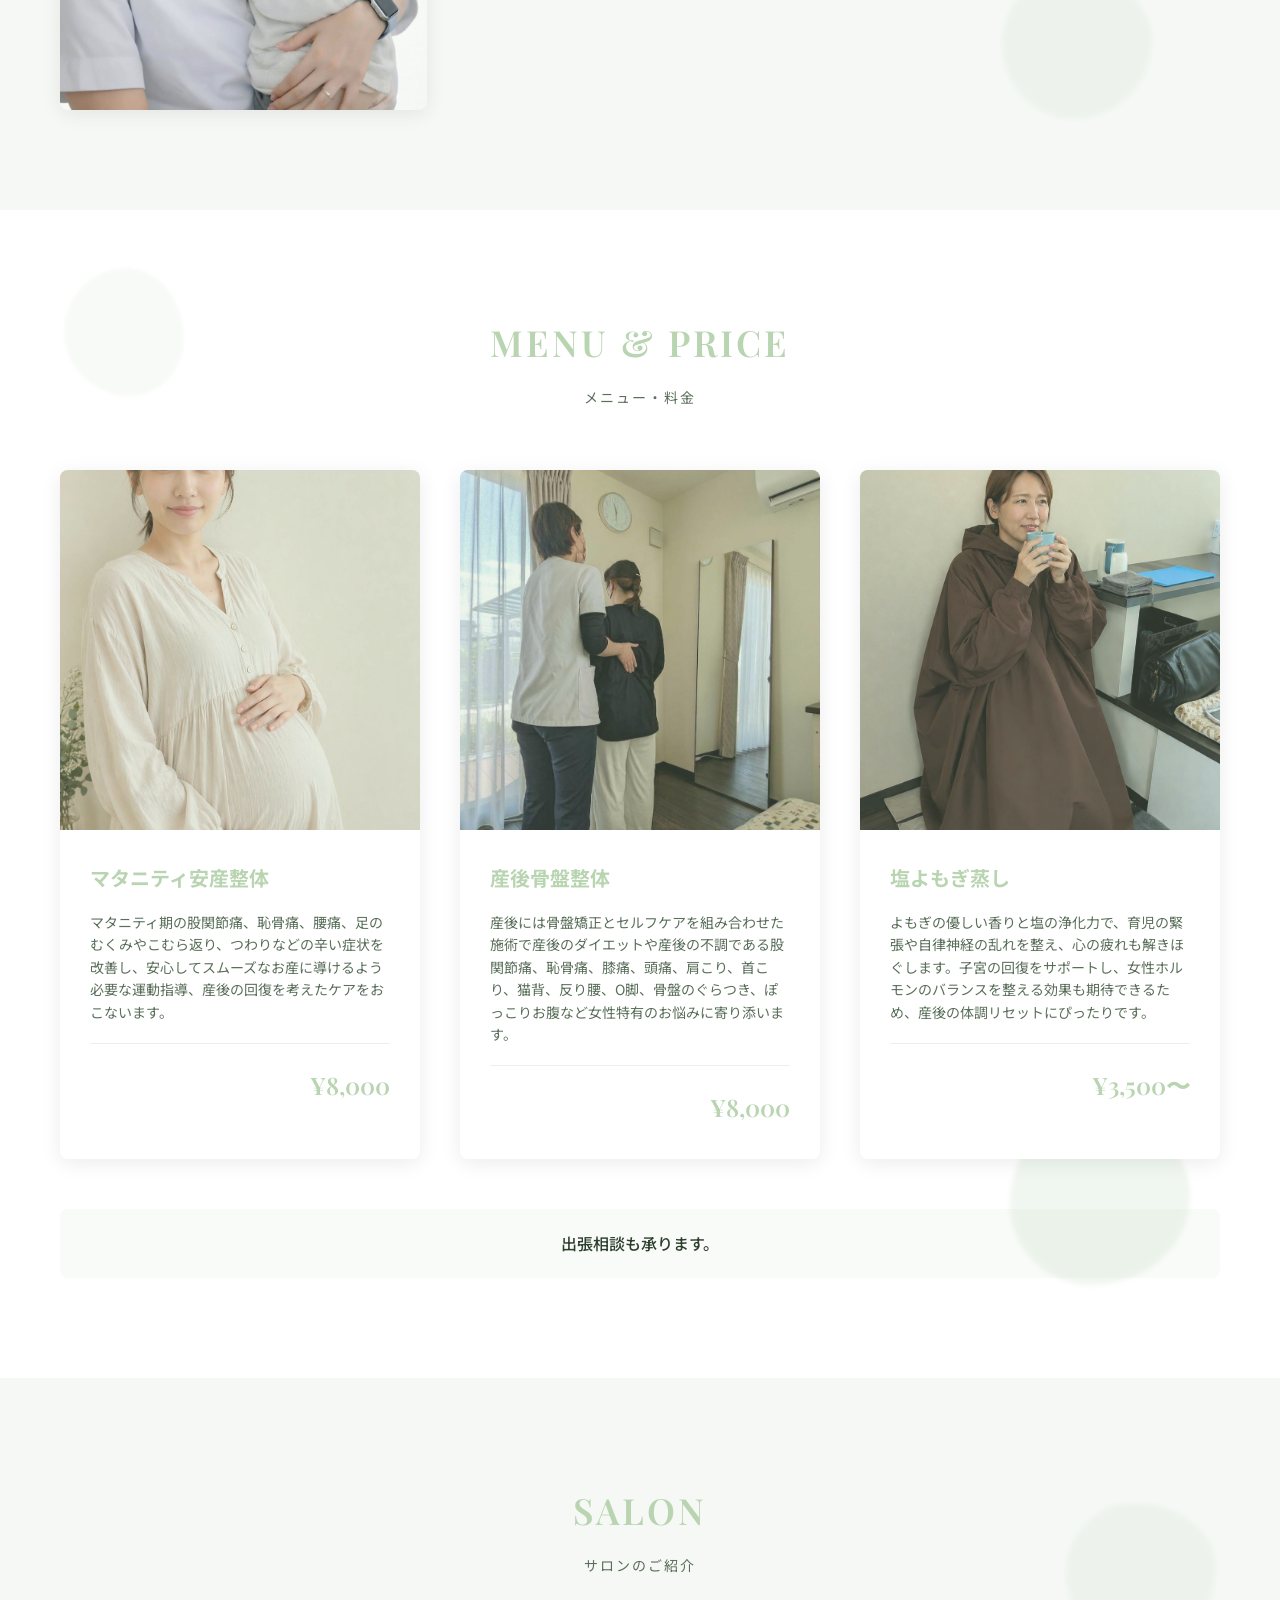
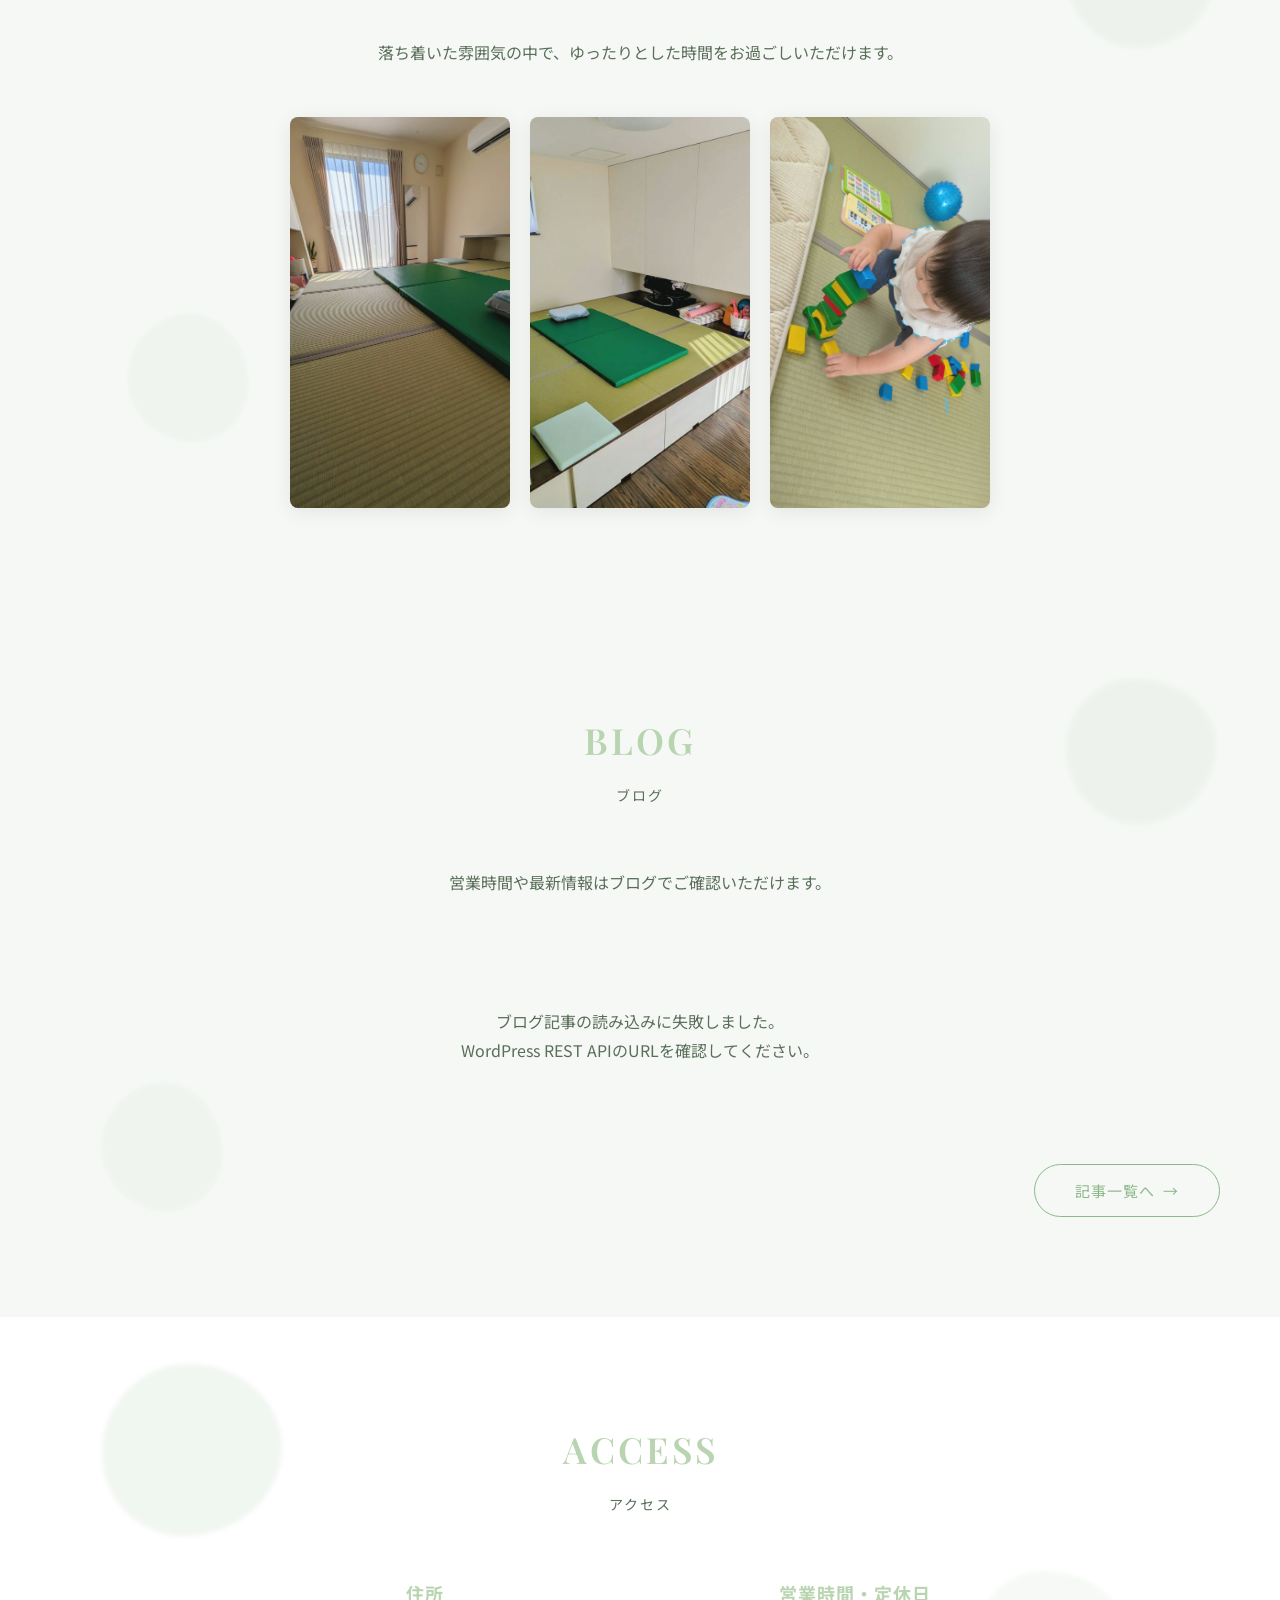
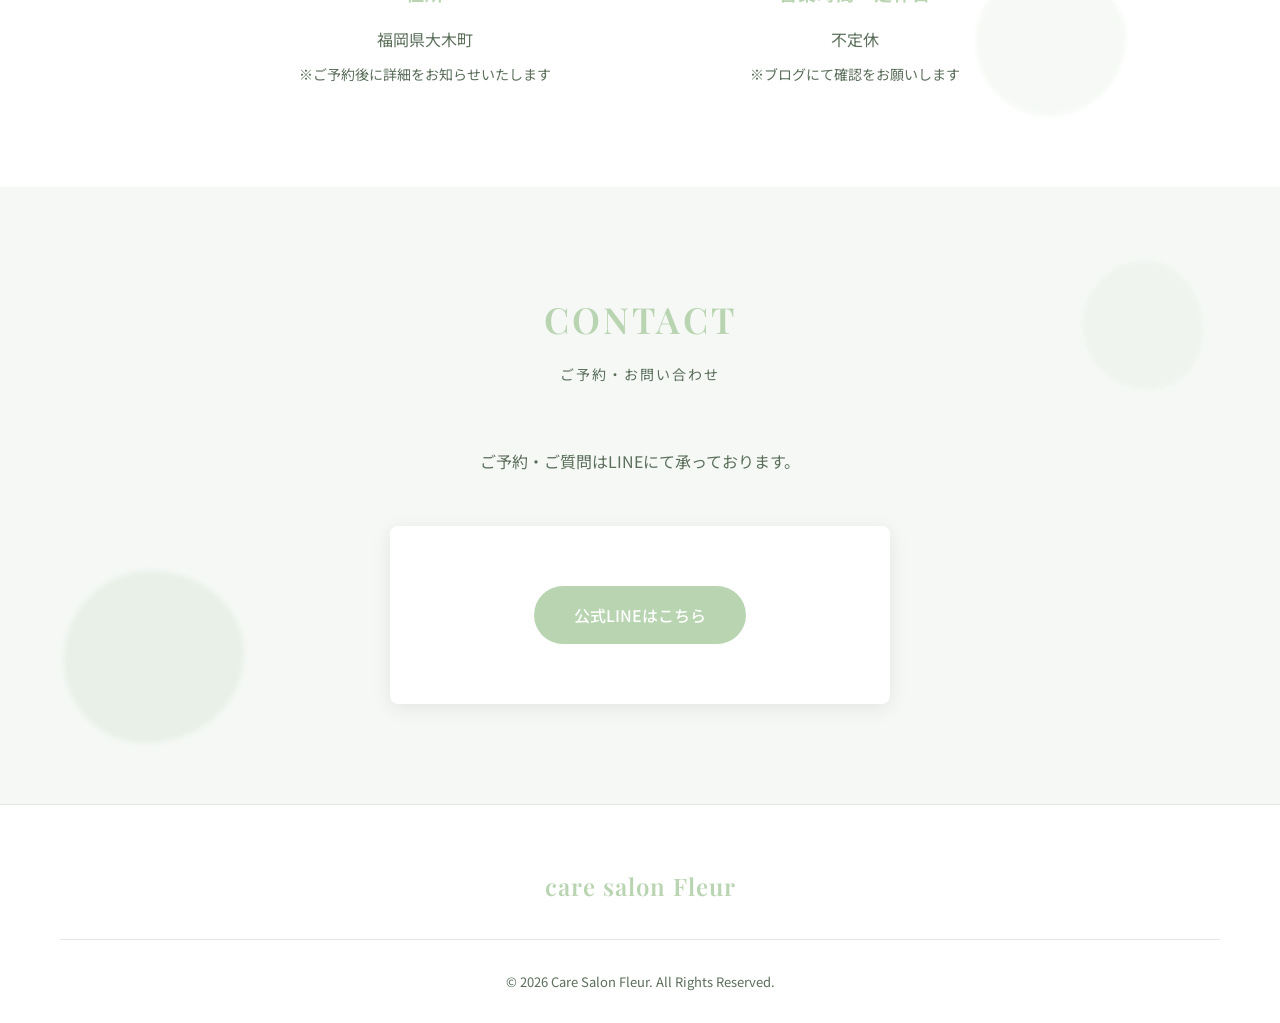
==== commit aeb54f86: "ブログ一覧ページを追加し、トップに「記事一覧へ」リンクを設置 - bloglist.html / css/blog-list.css / js/blog-list.js を追加 - index.htm" ====
--- a/index.html
+++ b/index.html
@@ -229,6 +229,9 @@
                 <div id="blog-posts" class="blog-posts">
                     <p class="blog-loading">記事を読み込み中...</p>
                 </div>
+                <div class="blog-more">
+                    <a href="bloglist.html" class="blog-more-link">記事一覧へ</a>
+                </div>
             </div>
         </div>
     </section>
--- a/css/style.css
+++ b/css/style.css
@@ -599,6 +599,40 @@
     line-height: 1.6;
     color: inherit;
     font-weight: 400;
+}
+
+.blog-more {
+    display: flex;
+    justify-content: flex-end;
+    margin-top: 40px;
+}
+
+.blog-more-link {
+    display: inline-block;
+    padding: 12px 40px;
+    border: 1px solid var(--accent-color);
+    border-radius: 50px;
+    color: var(--accent-color);
+    font-size: 15px;
+    letter-spacing: 1px;
+    text-decoration: none;
+    transition: all 0.3s ease;
+}
+
+.blog-more-link::after {
+    content: '→';
+    margin-left: 8px;
+    transition: margin-left 0.3s ease;
+}
+
+.blog-more-link:hover {
+    background-color: var(--accent-color);
+    color: var(--white);
+    box-shadow: 0 8px 20px rgba(184, 212, 176, 0.4);
+}
+
+.blog-more-link:hover::after {
+    margin-left: 12px;
 }
 
 /* ==========================================
